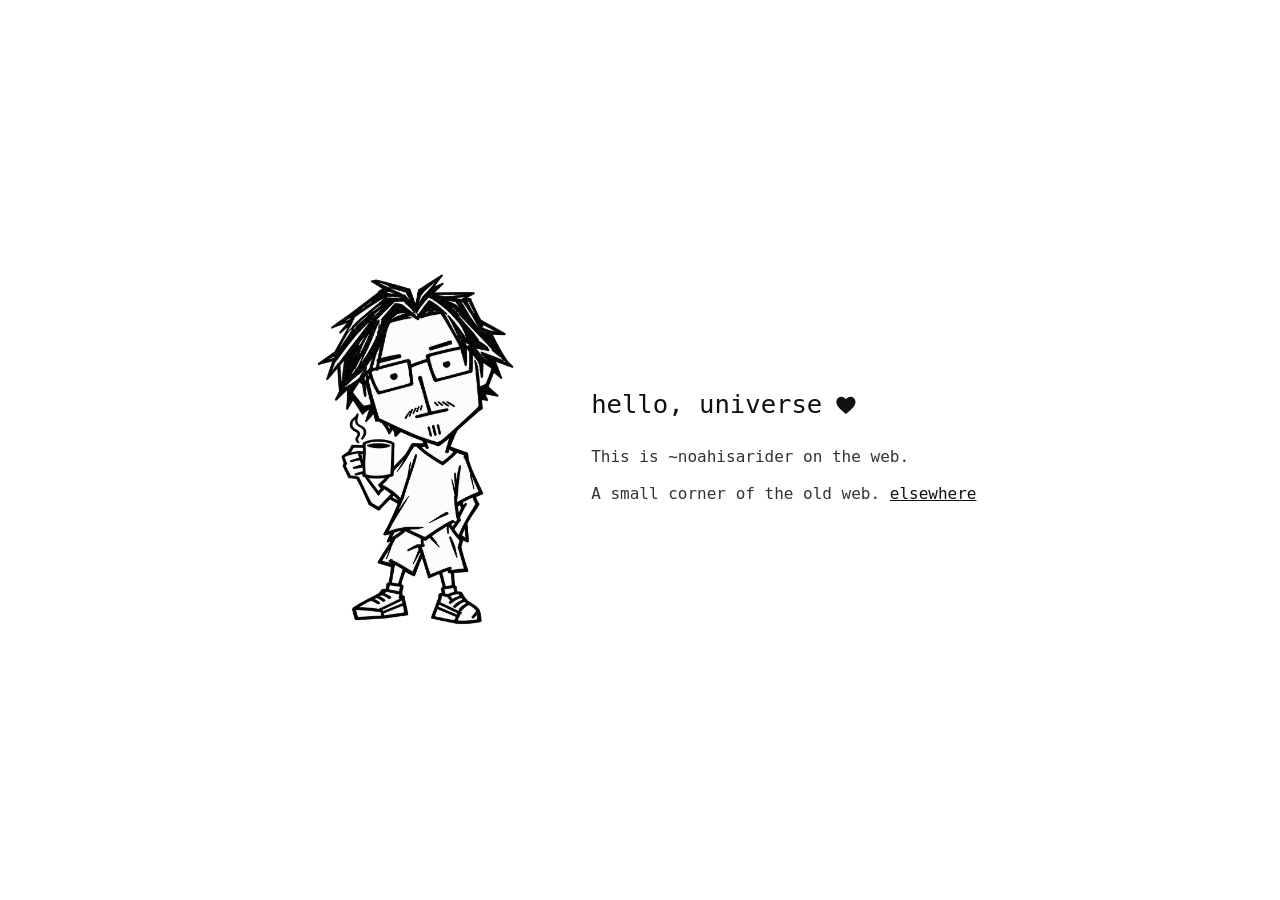
==== index.html @ cea09f9b "intro: a single static page with the coffee doodle" ====
<!doctype html>
<html lang="en">
<head>
<meta charset="utf-8">
<meta name="viewport" content="width=device-width, initial-scale=1">
<title>Noah</title>
<style>
  *, *::before, *::after { box-sizing: border-box; }
  html, body {
    background: #ffffff;
    height: 100%;
    overflow: hidden;
  }
  body {
    margin: 0;
    height: 100vh;
    overflow: hidden;
    display: flex;
    align-items: center;
    justify-content: center;
    gap: clamp(2rem, 5vw, 4rem);
    padding: 2rem;
    font: 16px/1.7 ui-monospace, "Cascadia Mono", Menlo, monospace;
    color: #111111;
  }
  img {
    display: block;
    height: clamp(150px, 40vh, 360px);
    width: auto;
  }
  h1 {
    font-size: 1.6rem;
    margin: 0 0 1rem;
    color: #111111;
    font-weight: 500;
    display: flex;
    align-items: center;
    gap: 0.45em;
  }
  .heart { width: 0.92em; height: 0.92em; flex: 0 0 auto; }
  p { margin: 0 0 0.6rem; color: #333333; }
  a { color: #111111; }
  @media (max-width: 640px) {
    body { flex-direction: column; text-align: center; gap: 1.5rem; }
    h1 { justify-content: center; }
  }
</style>
</head>
<body>
<img src="coffee.png" alt="">
<div>
  <h1>hello, universe<svg class="heart" viewBox="0 0 32 30" aria-hidden="true"><path d="M16.2 27.6C9.4 21.9 3.2 17.2 3.2 11.3 3.2 7.1 6.3 4.1 10 4.1c2.6 0 4.7 1.3 6.2 3.4C17.7 5.4 19.8 4.1 22.4 4.1c3.7 0 6.8 3 6.8 7.2 0 5.9-6.2 10.6-13 16.3z" fill="#111111"/></svg></h1>
  <p>This is ~noahisarider on the web.</p>
  <p>A small corner of the old web. <a href="https://noahisarider.pages.dev/">elsewhere</a></p>
</div>
</body>
</html>
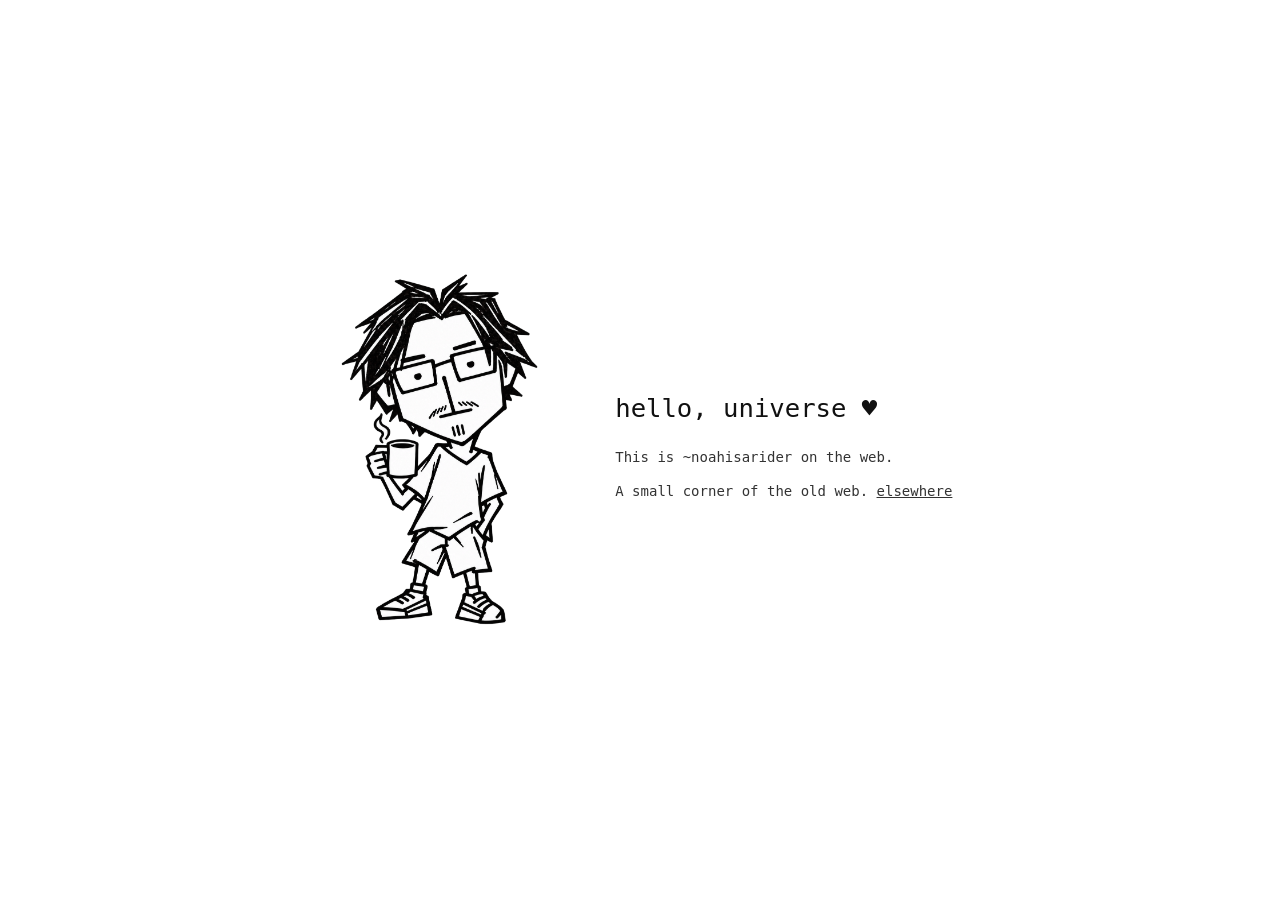
==== commit 4cb6750c: "intro: the idle field page, camp props enlarged, packaged for nekoweb The coffee doodle opens game.h" ====
--- a/index.html
+++ b/index.html
@@ -1,57 +1,3 @@
 <!doctype html>
-<html lang="en">
-<head>
-<meta charset="utf-8">
-<meta name="viewport" content="width=device-width, initial-scale=1">
-<title>Noah</title>
-<style>
-  *, *::before, *::after { box-sizing: border-box; }
-  html, body {
-    background: #ffffff;
-    height: 100%;
-    overflow: hidden;
-  }
-  body {
-    margin: 0;
-    height: 100vh;
-    overflow: hidden;
-    display: flex;
-    align-items: center;
-    justify-content: center;
-    gap: clamp(2rem, 5vw, 4rem);
-    padding: 2rem;
-    font: 16px/1.7 ui-monospace, "Cascadia Mono", Menlo, monospace;
-    color: #111111;
-  }
-  img {
-    display: block;
-    height: clamp(150px, 40vh, 360px);
-    width: auto;
-  }
-  h1 {
-    font-size: 1.6rem;
-    margin: 0 0 1rem;
-    color: #111111;
-    font-weight: 500;
-    display: flex;
-    align-items: center;
-    gap: 0.45em;
-  }
-  .heart { width: 0.92em; height: 0.92em; flex: 0 0 auto; }
-  p { margin: 0 0 0.6rem; color: #333333; }
-  a { color: #111111; }
-  @media (max-width: 640px) {
-    body { flex-direction: column; text-align: center; gap: 1.5rem; }
-    h1 { justify-content: center; }
-  }
-</style>
-</head>
-<body>
-<img src="coffee.png" alt="">
-<div>
-  <h1>hello, universe<svg class="heart" viewBox="0 0 32 30" aria-hidden="true"><path d="M16.2 27.6C9.4 21.9 3.2 17.2 3.2 11.3 3.2 7.1 6.3 4.1 10 4.1c2.6 0 4.7 1.3 6.2 3.4C17.7 5.4 19.8 4.1 22.4 4.1c3.7 0 6.8 3 6.8 7.2 0 5.9-6.2 10.6-13 16.3z" fill="#111111"/></svg></h1>
-  <p>This is ~noahisarider on the web.</p>
-  <p>A small corner of the old web. <a href="https://noahisarider.pages.dev/">elsewhere</a></p>
-</div>
-</body>
-</html>
+<html lang="en"><head><meta charset="utf-8"><meta name="viewport" content="width=device-width,initial-scale=1"><title>~noahisarider &lt;3</title><link rel="icon" type="image/png" href="favicon.png?v=3"><link rel="stylesheet" href="field.css"></head>
+<body><main id="home"><a id="enter" href="game.html" aria-label="Enter the field"><img src="coffee.png" draggable="false" alt="A doodle of Noah holding coffee"></a><div><h1>hello, universe ♥</h1><p>This is ~noahisarider on the web.</p><p>A small corner of the old web. <a href="https://noahisarider.pages.dev/">elsewhere</a></p></div></main></body></html>
--- a/field.css
+++ b/field.css
@@ -0,0 +1,77 @@
+* { box-sizing: border-box; }
+html, body { margin: 0; width: 100%; height: 100%; overflow: hidden; background: #fff; color: #111; }
+body, button { font: 14px/1.7 ui-monospace, "Cascadia Mono", Menlo, monospace; }
+button { color: inherit; cursor: pointer; }
+button:focus-visible, #enter:focus-visible, #leave:focus-visible { outline: 2px dashed #111; outline-offset: 6px; }
+[hidden] { display: none !important; }
+#home { position: fixed; inset: 0; display: flex; align-items: center; justify-content: center; gap: clamp(2rem,5vw,4rem); padding: 2rem; background: white; z-index: 10; }
+#enter { padding: 0; border: 0; background: transparent; -webkit-tap-highlight-color: transparent; }
+#enter img { display: block; height: clamp(150px,40vh,360px); width: auto; }
+h1 { font-size: 1.6rem; font-weight: 500; margin: 0 0 1rem; }
+p { margin: 0 0 .6rem; color: #333; }
+a { color: inherit; }
+#field, #viewport { position: absolute; inset: 0; overflow: hidden; }
+#viewport { inset: auto; left: 50%; top: 50%; transform: translate(-50%,-50%); touch-action: none; cursor: crosshair; }
+#world { position: absolute; width: 3200px; height: 2200px; transform-origin: 0 0; }
+#objects { position: absolute; inset: 0; pointer-events: none; }
+.scenery { position: absolute; display: block; user-select: none; pointer-events: none; transform-origin: 50% 97%; }
+.tree { animation: tree-sway 6s ease-in-out infinite alternate; }
+.plant { animation: plant-sway 4s ease-in-out infinite alternate; }
+.fire { animation: flicker .8s ease-in-out infinite alternate; }
+.resource { pointer-events: auto; cursor: pointer; }
+.resource.spent { opacity: .4; }
+.resource.hit { animation: hit .3s ease-out; }
+.animal-rabbit { animation: rabbit-hop 7s ease-in-out infinite; }
+.animal-snail { animation: snail-creep 18s ease-in-out infinite alternate; }
+.animal-hedgehog { animation: flicker 3s ease-in-out infinite alternate; }
+.animal-butterfly { animation: butterfly 1.3s ease-in-out infinite alternate; }
+.bird-wing { position:absolute; width:48%; height:auto; left:26%; top:34%; transform-origin:18% 50%; animation:wing 2.5s ease-in-out infinite alternate; }
+@keyframes rabbit-hop { 0%,70%,100% { transform:translateY(0); } 75%,85% { transform:translateY(-4px); } 80%,90% { transform:translateY(0); } }
+@keyframes snail-creep { to { transform:translateX(8px); } }
+@keyframes butterfly { to { transform:translateY(-5px) scaleX(.65); } }
+@keyframes wing { 70%,100% { transform:rotate(-17deg); } }
+@keyframes tree-sway { from { transform: rotate(-.35deg); } to { transform: rotate(.5deg); } }
+@keyframes plant-sway { to { transform: rotate(2deg); } }
+@keyframes flicker { to { transform: scale(.98,1.04); } }
+@keyframes hit { 50% { transform: rotate(-2deg) translateY(1px); } }
+
+/* All parts attach to the same shoulder/hip coordinates, measured from cropped artwork. */
+#player { position: absolute; width: 100px; height: 154px; transform: translate(-50%,-100%); pointer-events: none; }
+#stride, #puppet { position: absolute; width: 100px; height: 154px; transform-origin: 50% 100%; }
+#puppet.left { transform: scaleX(-1); }
+.part { position: absolute; display: block; object-fit: fill; user-select: none; }
+.part.head { left: 6.55px; top: 0; width: 80px; height: 96px; z-index: 8; transform-origin: 54.3% 96%; }
+#puppet[data-view="back"] .head { left: 10.96px; }
+.part.torso { left: 32px; top: 90px; width: 36px; height: 37px; z-index: 5; }
+.part.arm-left { left: 32px; top: 99px; width: 10px; height: 35px; z-index: 4; transform-origin: 50% 40%; scale: -1 1; }
+.part.arm-right { left: 58px; top: 99px; width: 10px; height: 35px; z-index: 4; transform-origin: 50% 40%; }
+.part.leg-left { left: 39px; top: 117px; width: 10px; height: 37px; z-index: 3; transform-origin: 50% 8%; }
+.part.leg-right { left: 51px; top: 117px; width: 10px; height: 37px; z-index: 3; transform-origin: 50% 8%; }
+.part.arm-left,.part.arm-right { clip-path: inset(40% 0 0); }
+#puppet[data-view="side"] .head { left: .6px; width: 84px; }
+#puppet[data-view="side"] .torso { left: 43px; top: 90px; width: 23px; height: 37px; }
+#puppet[data-view="side"] .arm-left { left: 46px; top: 99px; width: 13px; height: 35px; z-index: 2; scale: 1; }
+#puppet[data-view="side"] .arm-right { left: 46px; top: 99px; width: 13px; height: 35px; z-index: 6; }
+#puppet[data-view="side"] .leg-left { left: 50px; top: 117px; width: 16px; height: 37px; z-index: 2; transform-origin: 25% 8%; }
+#puppet[data-view="side"] .leg-right { left: 52px; top: 117px; width: 16px; height: 37px; z-index: 3; transform-origin: 25% 8%; }
+#player.walking #stride { animation: body-hop .34s ease-in-out infinite; }
+.walking .head { animation: none; }
+.walking .arm-left { animation: front-arm .34s ease-in-out infinite alternate; }
+.walking .arm-right { animation: front-arm .34s ease-in-out infinite alternate-reverse; }
+.walking .leg-left { animation: front-leg .34s ease-in-out infinite alternate; }
+.walking .leg-right { animation: front-leg .34s ease-in-out infinite alternate-reverse; }
+.walking[data-view="side"] .arm-left { animation-name: side-arm; }
+.walking[data-view="side"] .arm-right { animation-name: side-arm; }
+.walking[data-view="side"] .leg-left { animation-name: side-leg; }
+.walking[data-view="side"] .leg-right { animation-name: side-leg; }
+.working .arm-right { animation: gather .36s ease-in-out infinite alternate; }
+@keyframes body-hop { 0%,100% { transform: translateY(0) scale(1.025,.96); } 45% { transform: translateY(-7px) scale(.99,1.025); } 70% { transform: translateY(-4px) scale(1,1.01); } }
+@keyframes front-arm { from { transform: translateY(1px) rotate(-2deg); } to { transform: translateY(-1px) rotate(2deg); } }
+@keyframes front-leg { from { transform: translateY(0) scaleY(1); } to { transform: translateY(-3px) scaleY(.96); } }
+@keyframes side-arm { from { transform: rotate(-19deg); } to { transform: rotate(19deg); } }
+@keyframes side-leg { from { transform: rotate(-22deg); } to { transform: rotate(22deg); } }
+@keyframes gather { to { transform: rotate(-48deg); } }
+
+#leave { position: absolute; top: 18px; left: 23px; padding: 0; border: 0; background: #fff; font-size: 20px; line-height: 1; z-index: 2; text-decoration: none; }
+@media(prefers-reduced-motion:reduce) { .tree,.plant,.fire,.part,.animal,.bird-wing,#stride { animation: none !important; } }
+@media(max-width:640px) { #home { flex-direction: column; text-align: center; gap: 1.5rem; } h1 { font-size: 1.4rem; } #leave { left: 16px; } }
